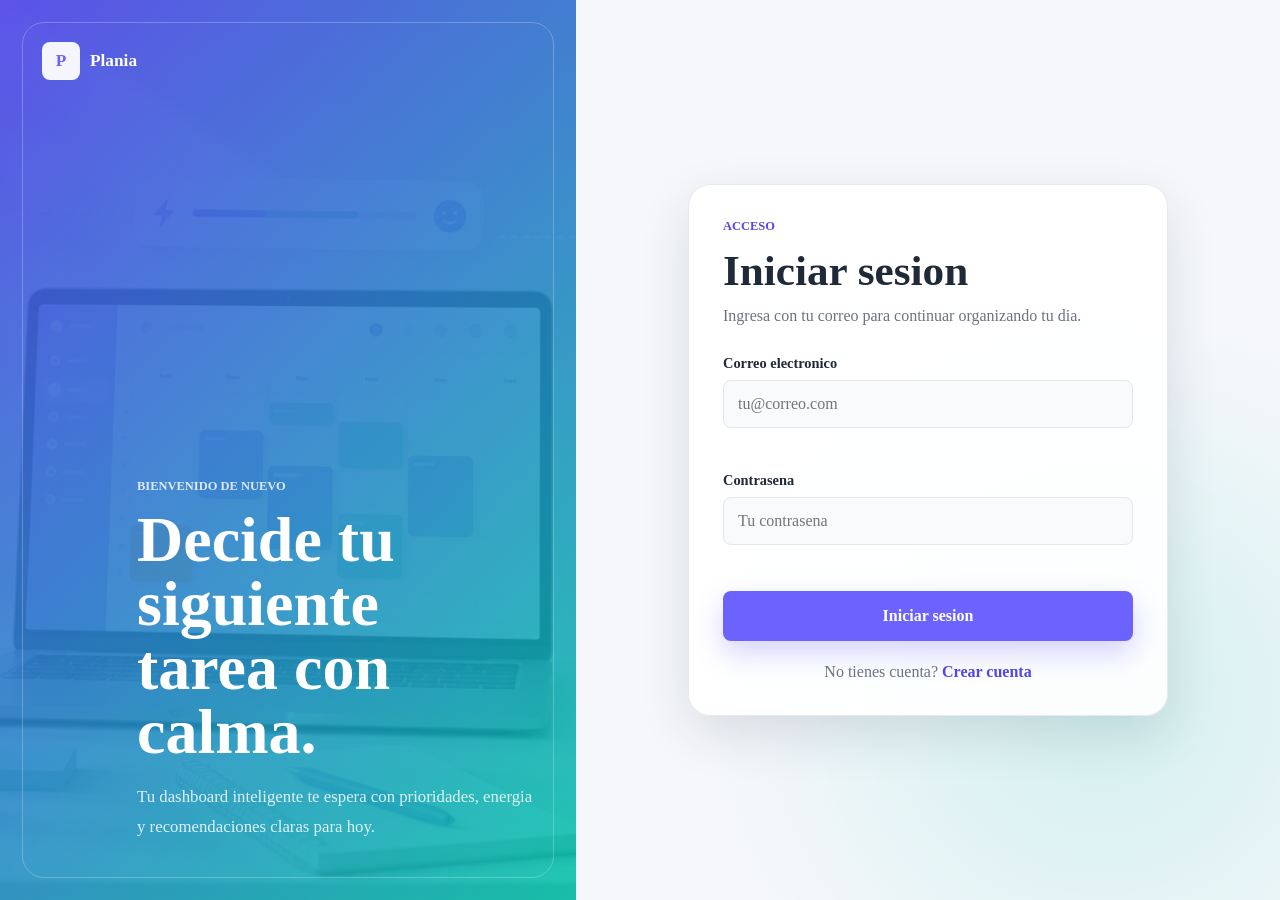
==== frontend/dashboard.html @ 907b4d76 "Initial Plania full stack app" ====
<!DOCTYPE html>
<html lang="es">
<head>
    <meta charset="UTF-8">
    <meta name="viewport" content="width=device-width, initial-scale=1.0">
    <title>Dashboard | Plania</title>
    <link rel="preconnect" href="https://fonts.googleapis.com">
    <link rel="preconnect" href="https://fonts.gstatic.com" crossorigin>
    <link href="https://fonts.googleapis.com/css2?family=Inter:wght@400;500;600;700;800&display=swap" rel="stylesheet">
    <link rel="stylesheet" href="css/styles.css">
    <link rel="stylesheet" href="css/dashboard.css">
    <link rel="stylesheet" href="css/responsive.css">
</head>
<body class="app-body">
    <aside class="app-sidebar" aria-label="Navegacion principal">
        <a class="brand app-brand" href="dashboard.html">
            <span class="brand-mark">P</span>
            <span>Plania</span>
        </a>

        <nav class="sidebar-nav">
            <a class="nav-item active" href="dashboard.html">Inicio</a>
            <a class="nav-item" href="tasks.html">Tareas</a>
            <a class="nav-item" href="stats.html">Estadisticas</a>
            <a class="nav-item" href="profile.html">Perfil</a>
        </nav>

        <button id="logoutButton" class="button button-ghost logout-button" type="button">Cerrar sesion</button>
    </aside>

    <main class="app-main">
        <header class="dashboard-header">
            <div>
                <p class="eyebrow">Plan del dia</p>
                <h1 id="dashboardGreeting">Hola. Este es tu plan para hoy.</h1>
                <p id="dashboardDate" class="dashboard-date"></p>
            </div>
            <a class="button button-primary" href="tasks.html">Nueva tarea</a>
        </header>

        <section id="dashboardLoading" class="loading-state">
            <span class="page-spinner" aria-hidden="true"></span>
            <p>Cargando tu plan inteligente...</p>
        </section>

        <section id="dashboardError" class="empty-state hidden">
            <h2>No pudimos cargar tu dashboard</h2>
            <p>Verifica que el backend este corriendo e intenta nuevamente.</p>
            <button id="retryButton" class="button button-primary" type="button">Intentar de nuevo</button>
        </section>

        <section id="dashboardContent" class="dashboard-content hidden">
            <div class="summary-grid">
                <article class="summary-card">
                    <span class="summary-label">Pendientes</span>
                    <strong id="pendingTasks">0</strong>
                    <small>Tareas activas</small>
                </article>
                <article class="summary-card">
                    <span class="summary-label">Completadas hoy</span>
                    <strong id="completedToday">0</strong>
                    <small>Progreso diario</small>
                </article>
                <article class="summary-card">
                    <span class="summary-label">Puntos</span>
                    <strong id="totalPoints">0</strong>
                    <small>Acumulados</small>
                </article>
                <article class="summary-card">
                    <span class="summary-label">Racha</span>
                    <strong id="currentStreak">0</strong>
                    <small>Dias activos</small>
                </article>
            </div>

            <div class="dashboard-grid">
                <section class="panel recommendation-panel" aria-labelledby="recommendationTitle">
                    <div class="panel-header">
                        <div>
                            <p class="eyebrow">Recomendacion inteligente</p>
                            <h2 id="recommendationTitle">Que hacer primero</h2>
                        </div>
                    </div>
                    <div id="recommendationCard"></div>
                </section>

                <section class="panel mood-panel" aria-labelledby="moodTitle">
                    <div class="panel-header">
                        <div>
                            <p class="eyebrow">Estado de animo</p>
                            <h2 id="moodTitle">Como te sientes hoy?</h2>
                        </div>
                    </div>
                    <div id="moodSelector" class="mood-grid" role="radiogroup" aria-label="Estado de animo de hoy"></div>
                </section>
            </div>

            <section class="panel today-panel" aria-labelledby="todayTasksTitle">
                <div class="panel-header">
                    <div>
                        <p class="eyebrow">Agenda</p>
                        <h2 id="todayTasksTitle">Tareas de hoy</h2>
                    </div>
                    <p id="motivationalMessage" class="panel-note"></p>
                </div>
                <div id="todayTasksList" class="task-list"></div>
            </section>
        </section>
    </main>

    <nav class="bottom-nav" aria-label="Navegacion movil">
        <a class="active" href="dashboard.html">Inicio</a>
        <a href="tasks.html">Tareas</a>
        <a href="stats.html">Stats</a>
        <a href="profile.html">Perfil</a>
    </nav>

    <div id="toastHost" class="toast-host" aria-live="polite"></div>

    <script src="js/storage.js"></script>
    <script src="js/ui.js"></script>
    <script src="js/api.js"></script>
    <script src="js/dashboard.js"></script>
</body>
</html>
---- frontend/css/styles.css ----
:root {
    --color-primary: #6c63ff;
    --color-primary-strong: #5146e8;
    --color-secondary: #00c2a8;
    --color-secondary-soft: #dffcf7;
    --color-background: #f5f7fb;
    --color-surface: #ffffff;
    --color-text: #1f2937;
    --color-muted: #6b7280;
    --color-border: #e5e7eb;
    --color-warning: #f59e0b;
    --color-danger: #ef4444;
    --color-success: #22c55e;
    --color-blue-soft: #e0f2fe;
    --shadow-soft: 0 18px 50px rgba(31, 41, 55, 0.12);
    --shadow-card: 0 10px 30px rgba(31, 41, 55, 0.08);
    --radius-sm: 8px;
    --radius-md: 14px;
    --radius-lg: 22px;
    --container: 1120px;
    --font-main: "Inter", system-ui, -apple-system, BlinkMacSystemFont, "Segoe UI", sans-serif;
}

* {
    box-sizing: border-box;
}

html {
    scroll-behavior: smooth;
}

body {
    min-height: 100vh;
    margin: 0;
    font-family: var(--font-main);
    background: var(--color-background);
    color: var(--color-text);
}

body,
button,
input,
select,
textarea {
    font: inherit;
}

a {
    color: inherit;
    text-decoration: none;
}

img {
    display: block;
    max-width: 100%;
}

.site-header {
    position: fixed;
    z-index: 10;
    top: 0;
    left: 0;
    right: 0;
    display: flex;
    align-items: center;
    justify-content: space-between;
    height: 76px;
    padding: 0 clamp(20px, 5vw, 64px);
    background: rgba(255, 255, 255, 0.78);
    border-bottom: 1px solid rgba(229, 231, 235, 0.74);
    backdrop-filter: blur(18px);
}

.brand {
    display: inline-flex;
    align-items: center;
    gap: 10px;
    font-size: 1.08rem;
    font-weight: 800;
}

.brand-mark {
    display: grid;
    width: 38px;
    height: 38px;
    place-items: center;
    border-radius: var(--radius-sm);
    background: var(--color-primary);
    color: white;
    box-shadow: 0 10px 24px rgba(108, 99, 255, 0.34);
}

.header-actions,
.hero-actions {
    display: flex;
    align-items: center;
    gap: 12px;
}

.button {
    display: inline-flex;
    align-items: center;
    justify-content: center;
    min-height: 42px;
    padding: 0 18px;
    border: 1px solid transparent;
    border-radius: var(--radius-sm);
    font-weight: 700;
    line-height: 1;
    cursor: pointer;
    transition: transform 180ms ease, box-shadow 180ms ease, background-color 180ms ease, border-color 180ms ease;
}

.button:hover {
    transform: translateY(-1px);
}

.button-primary {
    background: var(--color-primary);
    color: white;
    box-shadow: 0 12px 28px rgba(108, 99, 255, 0.28);
}

.button-primary:hover {
    background: var(--color-primary-strong);
}

.button-ghost {
    background: rgba(255, 255, 255, 0.72);
    border-color: rgba(229, 231, 235, 0.86);
    color: var(--color-text);
}

.button-light {
    background: rgba(255, 255, 255, 0.92);
    color: var(--color-text);
    box-shadow: 0 12px 26px rgba(31, 41, 55, 0.12);
}

.button-large {
    min-height: 50px;
    padding: 0 24px;
}

.hero-section {
    position: relative;
    display: grid;
    min-height: 88svh;
    padding: 142px clamp(20px, 6vw, 84px) 90px;
    align-items: center;
    overflow: hidden;
}

.hero-image,
.hero-overlay {
    position: absolute;
    inset: 0;
    width: 100%;
    height: 100%;
}

.hero-image {
    object-fit: cover;
    object-position: center;
}

.hero-overlay {
    background:
        linear-gradient(90deg, rgba(245, 247, 251, 0.98) 0%, rgba(245, 247, 251, 0.9) 37%, rgba(245, 247, 251, 0.42) 72%, rgba(245, 247, 251, 0.22) 100%),
        linear-gradient(0deg, rgba(245, 247, 251, 0.88) 0%, rgba(245, 247, 251, 0) 28%);
}

.hero-content {
    position: relative;
    width: min(660px, 100%);
}

.eyebrow {
    margin: 0 0 14px;
    color: var(--color-primary-strong);
    font-size: 0.78rem;
    font-weight: 800;
    text-transform: uppercase;
}

h1,
h2,
h3,
p {
    margin-top: 0;
}

h1 {
    margin-bottom: 16px;
    font-size: clamp(4rem, 10vw, 8.2rem);
    line-height: 0.9;
    letter-spacing: 0;
}

h2 {
    margin-bottom: 14px;
    font-size: clamp(2rem, 4vw, 3.4rem);
    line-height: 1.05;
    letter-spacing: 0;
}

h3 {
    margin-bottom: 10px;
    font-size: 1.12rem;
}

.hero-phrase {
    max-width: 620px;
    margin-bottom: 14px;
    font-size: clamp(1.35rem, 3vw, 2.05rem);
    font-weight: 800;
    line-height: 1.18;
}

.hero-copy {
    max-width: 560px;
    margin-bottom: 30px;
    color: var(--color-muted);
    font-size: 1.08rem;
    line-height: 1.75;
}

.feature-band,
.preview-band {
    padding: 84px clamp(20px, 5vw, 64px);
}

.feature-band {
    background: var(--color-background);
}

.preview-band {
    background: linear-gradient(180deg, #ffffff 0%, #f5f7fb 100%);
}

.section-shell {
    width: min(var(--container), 100%);
    margin: 0 auto;
}

.section-heading {
    max-width: 720px;
    margin-bottom: 34px;
}

.section-heading h2,
.preview-copy h2 {
    color: var(--color-text);
}

.feature-grid {
    display: grid;
    grid-template-columns: repeat(3, minmax(0, 1fr));
    gap: 18px;
}

.feature-card {
    min-height: 210px;
    padding: 24px;
    border: 1px solid rgba(229, 231, 235, 0.9);
    border-radius: var(--radius-md);
    background: var(--color-surface);
    box-shadow: var(--shadow-card);
}

.feature-icon {
    display: inline-grid;
    width: 42px;
    height: 42px;
    margin-bottom: 22px;
    place-items: center;
    border-radius: var(--radius-sm);
    background: var(--color-secondary-soft);
    color: #04776b;
    font-size: 0.82rem;
    font-weight: 800;
}

.feature-card:nth-child(2) .feature-icon {
    background: var(--color-blue-soft);
    color: #0369a1;
}

.feature-card:nth-child(3) .feature-icon {
    background: #fef3c7;
    color: #b45309;
}

.feature-card p,
.preview-copy p {
    color: var(--color-muted);
    line-height: 1.7;
}

.preview-layout {
    display: grid;
    grid-template-columns: 0.85fr 1.15fr;
    gap: 34px;
    align-items: center;
}

.preview-copy {
    max-width: 460px;
}

.app-preview {
    position: relative;
    display: grid;
    gap: 18px;
    min-height: 380px;
    padding: 24px;
    border: 1px solid rgba(229, 231, 235, 0.92);
    border-radius: var(--radius-lg);
    background: rgba(255, 255, 255, 0.86);
    box-shadow: var(--shadow-soft);
}

.preview-topbar,
.preview-recommendation,
.preview-task-list span,
.preview-summary-row span {
    border-radius: var(--radius-sm);
}

.preview-topbar {
    height: 52px;
    background: linear-gradient(90deg, var(--color-primary), var(--color-secondary));
}

.preview-summary-row {
    display: grid;
    grid-template-columns: repeat(3, 1fr);
    gap: 12px;
}

.preview-summary-row span {
    height: 82px;
    background: #f8fafc;
    border: 1px solid var(--color-border);
}

.preview-recommendation {
    min-height: 112px;
    background: linear-gradient(135deg, rgba(108, 99, 255, 0.14), rgba(0, 194, 168, 0.18));
    border: 1px solid rgba(108, 99, 255, 0.18);
}

.preview-task-list {
    display: grid;
    gap: 10px;
}

.preview-task-list span {
    height: 44px;
    background: #f8fafc;
    border: 1px solid var(--color-border);
}

@media (prefers-reduced-motion: reduce) {
    *,
    *::before,
    *::after {
        scroll-behavior: auto !important;
        transition: none !important;
    }
}
---- frontend/css/dashboard.css ----
.app-body {
    min-height: 100vh;
    background:
        radial-gradient(circle at 20% 0%, rgba(108, 99, 255, 0.1), transparent 30%),
        radial-gradient(circle at 90% 20%, rgba(0, 194, 168, 0.1), transparent 28%),
        var(--color-background);
}

.app-sidebar {
    position: fixed;
    inset: 0 auto 0 0;
    z-index: 15;
    display: flex;
    width: 260px;
    padding: 26px 18px;
    flex-direction: column;
    border-right: 1px solid rgba(229, 231, 235, 0.9);
    background: rgba(255, 255, 255, 0.86);
    backdrop-filter: blur(18px);
}

.app-brand {
    margin-bottom: 34px;
    padding-inline: 8px;
}

.sidebar-nav {
    display: grid;
    gap: 8px;
}

.nav-item {
    display: flex;
    align-items: center;
    min-height: 44px;
    padding: 0 14px;
    border-radius: var(--radius-sm);
    color: var(--color-muted);
    font-weight: 800;
    transition: background-color 180ms ease, color 180ms ease;
}

.nav-item:hover,
.nav-item.active {
    background: rgba(108, 99, 255, 0.1);
    color: var(--color-primary-strong);
}

.logout-button {
    margin-top: auto;
}

.app-main {
    min-height: 100vh;
    margin-left: 260px;
    padding: 34px clamp(22px, 4vw, 52px) 46px;
}

.dashboard-header {
    display: flex;
    align-items: flex-start;
    justify-content: space-between;
    gap: 20px;
    margin-bottom: 26px;
}

.dashboard-header h1 {
    max-width: 760px;
    margin-bottom: 10px;
    font-size: clamp(2.2rem, 5vw, 4rem);
    line-height: 1.02;
}

.dashboard-date,
.panel-note {
    margin: 0;
    color: var(--color-muted);
    line-height: 1.6;
}

.dashboard-content {
    display: grid;
    gap: 22px;
}

.summary-grid {
    display: grid;
    grid-template-columns: repeat(4, minmax(0, 1fr));
    gap: 14px;
}

.summary-card,
.panel {
    border: 1px solid rgba(229, 231, 235, 0.9);
    border-radius: var(--radius-md);
    background: rgba(255, 255, 255, 0.92);
    box-shadow: var(--shadow-card);
}

.summary-card {
    display: grid;
    gap: 8px;
    min-height: 134px;
    padding: 20px;
}

.summary-label {
    color: var(--color-muted);
    font-size: 0.82rem;
    font-weight: 800;
    text-transform: uppercase;
}

.summary-card strong {
    font-size: 2.35rem;
    line-height: 1;
}

.summary-card small {
    color: var(--color-muted);
    font-weight: 700;
}

.dashboard-grid {
    display: grid;
    grid-template-columns: minmax(0, 1.25fr) minmax(320px, 0.75fr);
    gap: 22px;
}

.panel {
    padding: 22px;
}

.panel-header {
    display: flex;
    align-items: flex-start;
    justify-content: space-between;
    gap: 18px;
    margin-bottom: 18px;
}

.panel-header h2 {
    margin-bottom: 0;
    font-size: 1.55rem;
}

.recommendation-card {
    display: grid;
    gap: 18px;
    padding: 22px;
    border-radius: var(--radius-md);
    background: linear-gradient(135deg, rgba(108, 99, 255, 0.12), rgba(0, 194, 168, 0.14));
    border: 1px solid rgba(108, 99, 255, 0.18);
}

.recommendation-card h3 {
    margin-bottom: 4px;
    font-size: 1.5rem;
}

.recommendation-reason {
    margin: 0;
    color: var(--color-muted);
    line-height: 1.7;
}

.metadata-row,
.task-meta {
    display: flex;
    flex-wrap: wrap;
    gap: 8px;
}

.badge {
    display: inline-flex;
    align-items: center;
    min-height: 28px;
    padding: 0 10px;
    border-radius: 999px;
    background: #f8fafc;
    border: 1px solid var(--color-border);
    color: var(--color-muted);
    font-size: 0.78rem;
    font-weight: 800;
}

.badge-priority-urgent {
    background: #fee2e2;
    color: #b91c1c;
    border-color: #fecaca;
}

.badge-priority-high {
    background: #ffedd5;
    color: #c2410c;
    border-color: #fed7aa;
}

.badge-priority-medium {
    background: #fef3c7;
    color: #a16207;
    border-color: #fde68a;
}

.badge-priority-low {
    background: #dcfce7;
    color: #15803d;
    border-color: #bbf7d0;
}

.badge-energy {
    background: var(--color-secondary-soft);
    color: #04776b;
    border-color: #b7f4ea;
}

.card-actions,
.task-actions {
    display: flex;
    flex-wrap: wrap;
    gap: 10px;
}

.button-secondary {
    background: var(--color-secondary);
    color: white;
    box-shadow: 0 12px 24px rgba(0, 194, 168, 0.24);
}

.button-danger {
    background: #fee2e2;
    color: #b91c1c;
}

.mood-grid {
    display: grid;
    grid-template-columns: repeat(2, minmax(0, 1fr));
    gap: 10px;
}

.mood-option {
    display: grid;
    min-height: 88px;
    padding: 14px;
    border: 1px solid var(--color-border);
    border-radius: var(--radius-sm);
    background: #f8fafc;
    color: var(--color-text);
    text-align: left;
    cursor: pointer;
    transition: transform 180ms ease, border-color 180ms ease, background-color 180ms ease;
}

.mood-option:hover {
    transform: translateY(-1px);
    border-color: rgba(108, 99, 255, 0.42);
}

.mood-option.active {
    background: rgba(108, 99, 255, 0.1);
    border-color: rgba(108, 99, 255, 0.58);
}

.mood-option strong {
    font-size: 0.94rem;
}

.mood-option span {
    color: var(--color-muted);
    font-size: 0.82rem;
    line-height: 1.45;
}

.task-list {
    display: grid;
    gap: 12px;
}

.task-card {
    display: grid;
    grid-template-columns: minmax(0, 1fr) auto;
    gap: 16px;
    padding: 18px;
    border: 1px solid var(--color-border);
    border-radius: var(--radius-md);
    background: #ffffff;
    transition: transform 180ms ease, border-color 180ms ease, box-shadow 180ms ease;
}

.task-card:hover {
    transform: translateY(-1px);
    border-color: rgba(108, 99, 255, 0.32);
    box-shadow: var(--shadow-card);
}

.task-card h3 {
    margin-bottom: 8px;
}

.task-card p {
    margin-bottom: 12px;
    color: var(--color-muted);
    line-height: 1.6;
}

.loading-state,
.empty-state {
    display: grid;
    min-height: 320px;
    place-items: center;
    padding: 32px;
    border: 1px solid rgba(229, 231, 235, 0.9);
    border-radius: var(--radius-md);
    background: rgba(255, 255, 255, 0.86);
    text-align: center;
}

.loading-state p,
.empty-state p {
    color: var(--color-muted);
}

.page-spinner {
    width: 42px;
    height: 42px;
    border: 4px solid rgba(108, 99, 255, 0.18);
    border-top-color: var(--color-primary);
    border-radius: 50%;
    animation: spin 820ms linear infinite;
}

.hidden {
    display: none !important;
}

.bottom-nav {
    position: fixed;
    z-index: 16;
    right: 12px;
    bottom: 12px;
    left: 12px;
    display: none;
    grid-template-columns: repeat(4, 1fr);
    gap: 6px;
    padding: 8px;
    border: 1px solid rgba(229, 231, 235, 0.9);
    border-radius: 18px;
    background: rgba(255, 255, 255, 0.9);
    box-shadow: var(--shadow-soft);
    backdrop-filter: blur(18px);
}

.bottom-nav a {
    display: grid;
    min-height: 42px;
    place-items: center;
    border-radius: var(--radius-sm);
    color: var(--color-muted);
    font-size: 0.8rem;
    font-weight: 800;
}

.bottom-nav a.active {
    background: rgba(108, 99, 255, 0.1);
    color: var(--color-primary-strong);
}

@media (max-width: 1040px) {
    .summary-grid {
        grid-template-columns: repeat(2, minmax(0, 1fr));
    }

    .dashboard-grid {
        grid-template-columns: 1fr;
    }
}

@media (max-width: 820px) {
    .app-sidebar {
        display: none;
    }

    .app-main {
        margin-left: 0;
        padding: 24px 16px 96px;
    }

    .bottom-nav {
        display: grid;
    }

    .dashboard-header {
        align-items: stretch;
        flex-direction: column;
    }
}

@media (max-width: 560px) {
    .summary-grid,
    .mood-grid {
        grid-template-columns: 1fr;
    }

    .panel {
        padding: 18px;
    }

    .task-card {
        grid-template-columns: 1fr;
    }

    .task-actions,
    .card-actions {
        align-items: stretch;
        flex-direction: column;
    }

    .task-actions .button,
    .card-actions .button {
        width: 100%;
    }
}
---- frontend/css/responsive.css ----
@media (max-width: 900px) {
    .site-header {
        height: 70px;
        padding-inline: 20px;
    }

    .hero-section {
        min-height: 86svh;
        padding-top: 122px;
        padding-bottom: 70px;
    }

    .hero-overlay {
        background:
            linear-gradient(180deg, rgba(245, 247, 251, 0.96) 0%, rgba(245, 247, 251, 0.84) 46%, rgba(245, 247, 251, 0.7) 100%),
            linear-gradient(0deg, rgba(245, 247, 251, 0.94), rgba(245, 247, 251, 0));
    }

    .feature-grid,
    .preview-layout {
        grid-template-columns: 1fr;
    }

    .preview-copy {
        max-width: 720px;
    }
}

@media (max-width: 680px) {
    .header-actions .button-ghost {
        display: none;
    }

    .brand-mark {
        width: 34px;
        height: 34px;
    }

    .hero-section {
        min-height: 84svh;
        padding-inline: 18px;
    }

    .hero-actions {
        align-items: stretch;
        flex-direction: column;
        width: 100%;
        max-width: 320px;
    }

    .button-large {
        width: 100%;
    }

    .feature-band,
    .preview-band {
        padding: 62px 18px;
    }

    .feature-card {
        min-height: auto;
        padding: 20px;
    }

    .app-preview {
        min-height: 330px;
        padding: 16px;
        border-radius: 18px;
    }

    .preview-summary-row {
        grid-template-columns: 1fr;
    }

    .preview-summary-row span {
        height: 56px;
    }
}

@media (max-width: 420px) {
    .site-header {
        padding-inline: 14px;
    }

    .brand {
        font-size: 1rem;
    }

    .header-actions .button-primary {
        min-height: 38px;
        padding-inline: 14px;
        font-size: 0.92rem;
    }

    h1 {
        font-size: 3.4rem;
    }

    .hero-phrase {
        font-size: 1.22rem;
    }

    .hero-copy {
        font-size: 1rem;
    }
}
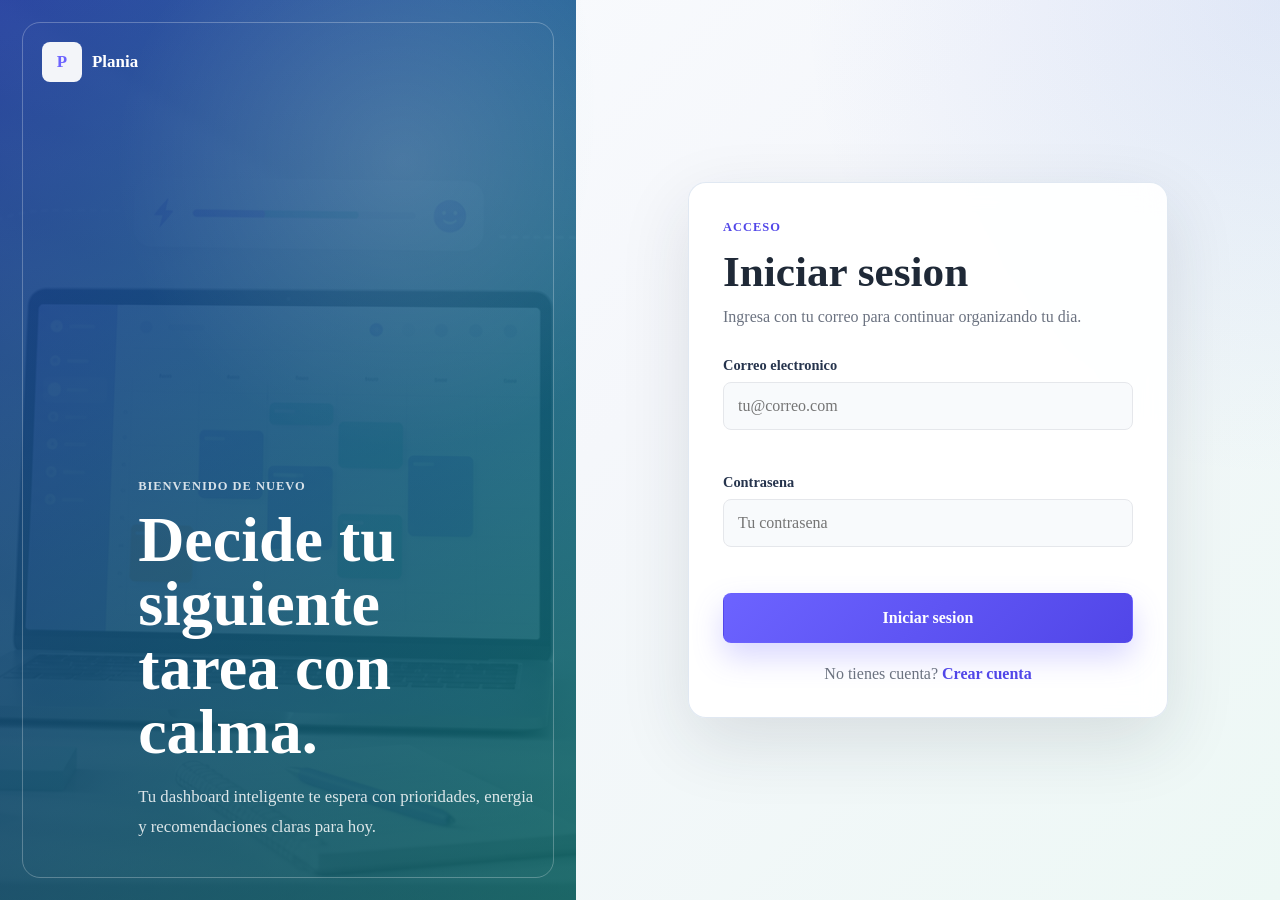
==== commit 7a15b56d: "Prepare Plania for deployment" ====
--- a/frontend/dashboard.html
+++ b/frontend/dashboard.html
@@ -119,6 +119,8 @@
 
     <script src="js/storage.js"></script>
     <script src="js/ui.js"></script>
+    <script src="js/session.js"></script>
+    <script src="js/config.js"></script>
     <script src="js/api.js"></script>
     <script src="js/dashboard.js"></script>
 </body>
--- a/frontend/css/styles.css
+++ b/frontend/css/styles.css
@@ -2,23 +2,37 @@
     --color-primary: #6c63ff;
     --color-primary-strong: #5146e8;
     --color-secondary: #00c2a8;
-    --color-secondary-soft: #dffcf7;
+    --color-secondary-strong: #079986;
     --color-background: #f5f7fb;
     --color-surface: #ffffff;
+    --color-surface-soft: #f8fafc;
     --color-text: #1f2937;
     --color-muted: #6b7280;
     --color-border: #e5e7eb;
     --color-warning: #f59e0b;
     --color-danger: #ef4444;
     --color-success: #22c55e;
-    --color-blue-soft: #e0f2fe;
-    --shadow-soft: 0 18px 50px rgba(31, 41, 55, 0.12);
-    --shadow-card: 0 10px 30px rgba(31, 41, 55, 0.08);
+    --color-info: #0ea5e9;
+    --shadow-soft: 0 24px 70px rgba(31, 41, 55, 0.12);
+    --shadow-card: 0 14px 34px rgba(31, 41, 55, 0.08);
+    --shadow-tight: 0 8px 20px rgba(31, 41, 55, 0.08);
     --radius-sm: 8px;
-    --radius-md: 14px;
-    --radius-lg: 22px;
-    --container: 1120px;
+    --radius-md: 12px;
+    --radius-lg: 18px;
+    --container: 1160px;
     --font-main: "Inter", system-ui, -apple-system, BlinkMacSystemFont, "Segoe UI", sans-serif;
+}
+
+[data-theme="dark"] {
+    --color-background: #0f172a;
+    --color-surface: #162033;
+    --color-surface-soft: #111827;
+    --color-text: #f8fafc;
+    --color-muted: #a8b3c7;
+    --color-border: #273449;
+    --shadow-soft: 0 24px 70px rgba(0, 0, 0, 0.34);
+    --shadow-card: 0 14px 34px rgba(0, 0, 0, 0.24);
+    --shadow-tight: 0 8px 20px rgba(0, 0, 0, 0.22);
 }
 
 * {
@@ -32,9 +46,11 @@
 body {
     min-height: 100vh;
     margin: 0;
+    overflow-x: hidden;
     font-family: var(--font-main);
     background: var(--color-background);
     color: var(--color-text);
+    text-rendering: optimizeLegibility;
 }
 
 body,
@@ -55,134 +71,6 @@
     max-width: 100%;
 }
 
-.site-header {
-    position: fixed;
-    z-index: 10;
-    top: 0;
-    left: 0;
-    right: 0;
-    display: flex;
-    align-items: center;
-    justify-content: space-between;
-    height: 76px;
-    padding: 0 clamp(20px, 5vw, 64px);
-    background: rgba(255, 255, 255, 0.78);
-    border-bottom: 1px solid rgba(229, 231, 235, 0.74);
-    backdrop-filter: blur(18px);
-}
-
-.brand {
-    display: inline-flex;
-    align-items: center;
-    gap: 10px;
-    font-size: 1.08rem;
-    font-weight: 800;
-}
-
-.brand-mark {
-    display: grid;
-    width: 38px;
-    height: 38px;
-    place-items: center;
-    border-radius: var(--radius-sm);
-    background: var(--color-primary);
-    color: white;
-    box-shadow: 0 10px 24px rgba(108, 99, 255, 0.34);
-}
-
-.header-actions,
-.hero-actions {
-    display: flex;
-    align-items: center;
-    gap: 12px;
-}
-
-.button {
-    display: inline-flex;
-    align-items: center;
-    justify-content: center;
-    min-height: 42px;
-    padding: 0 18px;
-    border: 1px solid transparent;
-    border-radius: var(--radius-sm);
-    font-weight: 700;
-    line-height: 1;
-    cursor: pointer;
-    transition: transform 180ms ease, box-shadow 180ms ease, background-color 180ms ease, border-color 180ms ease;
-}
-
-.button:hover {
-    transform: translateY(-1px);
-}
-
-.button-primary {
-    background: var(--color-primary);
-    color: white;
-    box-shadow: 0 12px 28px rgba(108, 99, 255, 0.28);
-}
-
-.button-primary:hover {
-    background: var(--color-primary-strong);
-}
-
-.button-ghost {
-    background: rgba(255, 255, 255, 0.72);
-    border-color: rgba(229, 231, 235, 0.86);
-    color: var(--color-text);
-}
-
-.button-light {
-    background: rgba(255, 255, 255, 0.92);
-    color: var(--color-text);
-    box-shadow: 0 12px 26px rgba(31, 41, 55, 0.12);
-}
-
-.button-large {
-    min-height: 50px;
-    padding: 0 24px;
-}
-
-.hero-section {
-    position: relative;
-    display: grid;
-    min-height: 88svh;
-    padding: 142px clamp(20px, 6vw, 84px) 90px;
-    align-items: center;
-    overflow: hidden;
-}
-
-.hero-image,
-.hero-overlay {
-    position: absolute;
-    inset: 0;
-    width: 100%;
-    height: 100%;
-}
-
-.hero-image {
-    object-fit: cover;
-    object-position: center;
-}
-
-.hero-overlay {
-    background:
-        linear-gradient(90deg, rgba(245, 247, 251, 0.98) 0%, rgba(245, 247, 251, 0.9) 37%, rgba(245, 247, 251, 0.42) 72%, rgba(245, 247, 251, 0.22) 100%),
-        linear-gradient(0deg, rgba(245, 247, 251, 0.88) 0%, rgba(245, 247, 251, 0) 28%);
-}
-
-.hero-content {
-    position: relative;
-    width: min(660px, 100%);
-}
-
-.eyebrow {
-    margin: 0 0 14px;
-    color: var(--color-primary-strong);
-    font-size: 0.78rem;
-    font-weight: 800;
-    text-transform: uppercase;
-}
-
 h1,
 h2,
 h3,
@@ -192,14 +80,14 @@
 
 h1 {
     margin-bottom: 16px;
-    font-size: clamp(4rem, 10vw, 8.2rem);
-    line-height: 0.9;
+    font-size: clamp(4rem, 10vw, 8rem);
+    line-height: 0.92;
     letter-spacing: 0;
 }
 
 h2 {
     margin-bottom: 14px;
-    font-size: clamp(2rem, 4vw, 3.4rem);
+    font-size: clamp(2rem, 4vw, 3.25rem);
     line-height: 1.05;
     letter-spacing: 0;
 }
@@ -209,11 +97,204 @@
     font-size: 1.12rem;
 }
 
+.site-header {
+    position: fixed;
+    z-index: 30;
+    top: 0;
+    left: 0;
+    right: 0;
+    display: flex;
+    align-items: center;
+    justify-content: space-between;
+    height: 74px;
+    padding: 0 clamp(20px, 5vw, 64px);
+    background: rgba(255, 255, 255, 0.88);
+    border-bottom: 1px solid rgba(229, 231, 235, 0.82);
+    backdrop-filter: blur(22px) saturate(145%);
+    -webkit-backdrop-filter: blur(22px) saturate(145%);
+}
+
+[data-theme="dark"] .site-header {
+    background: rgba(22, 32, 51, 0.9);
+    border-bottom-color: rgba(39, 52, 73, 0.9);
+}
+
+.brand,
+.preview-brand {
+    display: inline-flex;
+    align-items: center;
+    gap: 10px;
+    font-size: 1.06rem;
+    font-weight: 900;
+    letter-spacing: 0;
+}
+
+.brand-mark {
+    display: grid;
+    width: 40px;
+    height: 40px;
+    place-items: center;
+    border-radius: var(--radius-sm);
+    background: linear-gradient(135deg, var(--color-primary), var(--color-secondary));
+    color: white;
+    box-shadow: 0 12px 26px rgba(108, 99, 255, 0.28);
+}
+
+.header-actions,
+.hero-actions,
+.card-actions,
+.metadata-row {
+    display: flex;
+    align-items: center;
+    flex-wrap: wrap;
+    gap: 12px;
+}
+
+.button,
+.theme-toggle {
+    display: inline-flex;
+    align-items: center;
+    justify-content: center;
+    min-height: 42px;
+    border: 1px solid transparent;
+    border-radius: var(--radius-sm);
+    font-weight: 800;
+    line-height: 1;
+    cursor: pointer;
+    transition: transform 180ms ease, box-shadow 180ms ease, background-color 180ms ease, border-color 180ms ease;
+}
+
+.button {
+    padding: 0 18px;
+}
+
+.theme-toggle {
+    min-width: 70px;
+    padding: 0 12px;
+    background: var(--color-surface);
+    border-color: var(--color-border);
+    color: var(--color-text);
+    box-shadow: var(--shadow-tight);
+    font-size: 0.8rem;
+}
+
+.button:focus-visible,
+.theme-toggle:focus-visible,
+.mobile-bottom-nav a:focus-visible,
+.preview-nav:focus-visible {
+    outline: 3px solid rgba(108, 99, 255, 0.32);
+    outline-offset: 2px;
+}
+
+.button:hover,
+.theme-toggle:hover {
+    transform: translateY(-1px);
+}
+
+.button-primary {
+    background: linear-gradient(135deg, var(--color-primary), var(--color-primary-strong));
+    color: white;
+    box-shadow: 0 14px 30px rgba(108, 99, 255, 0.26);
+}
+
+.button-secondary {
+    background: linear-gradient(135deg, var(--color-secondary), var(--color-secondary-strong));
+    color: white;
+    box-shadow: 0 12px 26px rgba(0, 194, 168, 0.22);
+}
+
+.button-ghost {
+    background: rgba(255, 255, 255, 0.76);
+    border-color: var(--color-border);
+    color: var(--color-text);
+}
+
+[data-theme="dark"] .button-ghost {
+    background: rgba(22, 32, 51, 0.78);
+}
+
+.button-light {
+    background: var(--color-surface);
+    border-color: var(--color-border);
+    color: var(--color-text);
+    box-shadow: var(--shadow-tight);
+}
+
+.button-large {
+    min-height: 50px;
+    padding: 0 24px;
+}
+
+.hero-section {
+    position: relative;
+    min-height: 92svh;
+    padding: 134px clamp(20px, 6vw, 84px) 86px;
+    overflow: hidden;
+}
+
+.hero-bg,
+.hero-scrim {
+    position: absolute;
+    inset: 0;
+    width: 100%;
+    height: 100%;
+}
+
+.hero-bg {
+    object-fit: cover;
+    object-position: 58% center;
+    filter: saturate(1.05) contrast(1.04);
+}
+
+.hero-scrim {
+    background:
+        linear-gradient(90deg, rgba(245, 247, 251, 0.98) 0%, rgba(245, 247, 251, 0.9) 42%, rgba(245, 247, 251, 0.58) 72%, rgba(245, 247, 251, 0.34) 100%),
+        linear-gradient(0deg, var(--color-background) 0%, rgba(245, 247, 251, 0) 34%);
+}
+
+[data-theme="dark"] .hero-scrim {
+    background:
+        linear-gradient(90deg, rgba(15, 23, 42, 0.98) 0%, rgba(15, 23, 42, 0.9) 44%, rgba(15, 23, 42, 0.68) 76%, rgba(15, 23, 42, 0.48) 100%),
+        linear-gradient(0deg, var(--color-background) 0%, rgba(15, 23, 42, 0) 34%);
+}
+
+.hero-grid {
+    position: relative;
+    display: grid;
+    width: min(var(--container), 100%);
+    margin: 0 auto;
+    grid-template-columns: minmax(0, 0.95fr) minmax(390px, 0.9fr);
+    gap: clamp(32px, 6vw, 74px);
+    align-items: center;
+}
+
+.hero-content {
+    position: relative;
+    width: min(660px, 100%);
+}
+
+.eyebrow,
+.card-kicker {
+    display: inline-flex;
+    margin: 0 0 14px;
+    color: var(--color-primary-strong);
+    font-size: 0.78rem;
+    font-weight: 900;
+    text-transform: uppercase;
+    letter-spacing: 0.08em;
+}
+
+[data-theme="dark"] .eyebrow,
+[data-theme="dark"] .card-kicker {
+    color: #bcb8ff;
+}
+
 .hero-phrase {
     max-width: 620px;
     margin-bottom: 14px;
-    font-size: clamp(1.35rem, 3vw, 2.05rem);
-    font-weight: 800;
+    color: var(--color-text);
+    font-size: clamp(1.34rem, 3vw, 2rem);
+    font-weight: 900;
     line-height: 1.18;
 }
 
@@ -225,17 +306,179 @@
     line-height: 1.75;
 }
 
-.feature-band,
-.preview-band {
-    padding: 84px clamp(20px, 5vw, 64px);
+.hero-proof {
+    display: flex;
+    flex-wrap: wrap;
+    gap: 10px;
+    margin-top: 28px;
+}
+
+.hero-proof span {
+    display: inline-flex;
+    min-height: 34px;
+    align-items: center;
+    padding: 0 12px;
+    border: 1px solid var(--color-border);
+    border-radius: 999px;
+    background: rgba(255, 255, 255, 0.84);
+    color: var(--color-muted);
+    font-size: 0.82rem;
+    font-weight: 800;
+    box-shadow: var(--shadow-tight);
+}
+
+[data-theme="dark"] .hero-proof span {
+    background: rgba(22, 32, 51, 0.84);
+}
+
+.assistant-preview {
+    display: grid;
+    min-height: 520px;
+    overflow: hidden;
+    border: 1px solid rgba(229, 231, 235, 0.9);
+    border-radius: var(--radius-lg);
+    background: rgba(255, 255, 255, 0.92);
+    box-shadow: var(--shadow-soft);
+    backdrop-filter: blur(18px);
+}
+
+[data-theme="dark"] .assistant-preview {
+    border-color: rgba(39, 52, 73, 0.9);
+    background: rgba(22, 32, 51, 0.92);
+}
+
+.preview-panel {
+    display: grid;
+    gap: 18px;
+    padding: 24px;
+}
+
+.preview-header {
+    display: flex;
+    align-items: flex-start;
+    justify-content: space-between;
+    gap: 18px;
+}
+
+.preview-header h2 {
+    margin-bottom: 8px;
+    font-size: clamp(1.8rem, 4vw, 2.75rem);
+}
+
+.preview-header p,
+.best-task-card p {
+    color: var(--color-muted);
+    line-height: 1.65;
+}
+
+.mood-pill,
+.badge {
+    display: inline-flex;
+    align-items: center;
+    min-height: 28px;
+    padding: 0 10px;
+    border: 1px solid var(--color-border);
+    border-radius: 999px;
+    background: var(--color-surface-soft);
+    color: var(--color-muted);
+    font-size: 0.78rem;
+    font-weight: 900;
+}
+
+.mood-pill {
+    background: rgba(0, 194, 168, 0.12);
+    color: var(--color-secondary-strong);
+}
+
+.summary-row {
+    display: grid;
+    grid-template-columns: repeat(3, minmax(0, 1fr));
+    gap: 12px;
+}
+
+.summary-row article,
+.feature-card,
+.best-task-card {
+    border: 1px solid var(--color-border);
+    border-radius: var(--radius-md);
+    background: var(--color-surface);
+    box-shadow: var(--shadow-card);
+}
+
+.timeline-preview {
+    display: grid;
+    gap: 10px;
+}
+
+.timeline-preview span {
+    display: flex;
+    gap: 12px;
+    align-items: center;
+    min-height: 44px;
+    padding: 0 14px;
+    border: 1px solid var(--color-border);
+    border-radius: var(--radius-sm);
+    background: var(--color-surface);
+    color: var(--color-muted);
+    font-size: 0.9rem;
+    font-weight: 700;
+}
+
+.timeline-preview strong {
+    color: var(--color-primary-strong);
+}
+
+.summary-row article {
+    display: grid;
+    gap: 6px;
+    min-height: 96px;
+    padding: 18px;
+}
+
+.summary-row strong {
+    font-size: 2rem;
+    line-height: 1;
+}
+
+.summary-row span {
+    color: var(--color-muted);
+    font-size: 0.82rem;
+    font-weight: 800;
+}
+
+.best-task-card {
+    display: grid;
+    gap: 16px;
+    padding: 24px;
+    background:
+        linear-gradient(135deg, rgba(108, 99, 255, 0.1), rgba(0, 194, 168, 0.12)),
+        var(--color-surface);
+}
+
+.best-task-card h3 {
+    margin-bottom: 0;
+    font-size: 1.65rem;
+}
+
+.badge-priority-high {
+    background: #ffedd5;
+    border-color: #fed7aa;
+    color: #c2410c;
+}
+
+.badge-energy {
+    background: #dffcf7;
+    border-color: #b7f4ea;
+    color: #04776b;
 }
 
 .feature-band {
-    background: var(--color-background);
-}
-
-.preview-band {
-    background: linear-gradient(180deg, #ffffff 0%, #f5f7fb 100%);
+    padding: 88px clamp(20px, 5vw, 64px);
+    background: linear-gradient(180deg, transparent 0%, rgba(255, 255, 255, 0.66) 100%);
+}
+
+[data-theme="dark"] .feature-band {
+    background: linear-gradient(180deg, transparent 0%, rgba(22, 32, 51, 0.66) 100%);
 }
 
 .section-shell {
@@ -248,24 +491,32 @@
     margin-bottom: 34px;
 }
 
-.section-heading h2,
-.preview-copy h2 {
-    color: var(--color-text);
-}
-
 .feature-grid {
     display: grid;
     grid-template-columns: repeat(3, minmax(0, 1fr));
-    gap: 18px;
+    gap: 20px;
 }
 
 .feature-card {
-    min-height: 210px;
+    position: relative;
+    min-height: 214px;
     padding: 24px;
-    border: 1px solid rgba(229, 231, 235, 0.9);
-    border-radius: var(--radius-md);
-    background: var(--color-surface);
-    box-shadow: var(--shadow-card);
+    overflow: hidden;
+    transition: transform 180ms ease, border-color 180ms ease, box-shadow 180ms ease;
+}
+
+.feature-card::after {
+    position: absolute;
+    inset: auto 20px 0 20px;
+    height: 3px;
+    content: "";
+    background: linear-gradient(90deg, var(--color-primary), var(--color-secondary));
+    border-radius: 999px 999px 0 0;
+}
+
+.feature-card:hover {
+    transform: translateY(-3px);
+    box-shadow: var(--shadow-soft);
 }
 
 .feature-icon {
@@ -275,14 +526,14 @@
     margin-bottom: 22px;
     place-items: center;
     border-radius: var(--radius-sm);
-    background: var(--color-secondary-soft);
+    background: #dffcf7;
     color: #04776b;
     font-size: 0.82rem;
-    font-weight: 800;
+    font-weight: 900;
 }
 
 .feature-card:nth-child(2) .feature-icon {
-    background: var(--color-blue-soft);
+    background: #e0f2fe;
     color: #0369a1;
 }
 
@@ -291,74 +542,58 @@
     color: #b45309;
 }
 
-.feature-card p,
-.preview-copy p {
+.feature-card p {
     color: var(--color-muted);
     line-height: 1.7;
 }
 
-.preview-layout {
-    display: grid;
-    grid-template-columns: 0.85fr 1.15fr;
-    gap: 34px;
-    align-items: center;
-}
-
-.preview-copy {
-    max-width: 460px;
-}
-
-.app-preview {
-    position: relative;
-    display: grid;
-    gap: 18px;
-    min-height: 380px;
-    padding: 24px;
-    border: 1px solid rgba(229, 231, 235, 0.92);
-    border-radius: var(--radius-lg);
-    background: rgba(255, 255, 255, 0.86);
+.mobile-bottom-nav {
+    position: fixed;
+    z-index: 35;
+    right: 12px;
+    bottom: 12px;
+    left: 12px;
+    display: none;
+    grid-template-columns: repeat(5, 1fr);
+    gap: 6px;
+    padding: 8px;
+    border: 1px solid var(--color-border);
+    border-radius: 18px;
+    background: rgba(255, 255, 255, 0.94);
     box-shadow: var(--shadow-soft);
-}
-
-.preview-topbar,
-.preview-recommendation,
-.preview-task-list span,
-.preview-summary-row span {
+    backdrop-filter: blur(18px) saturate(145%);
+    padding-bottom: max(8px, env(safe-area-inset-bottom));
+}
+
+[data-theme="dark"] .mobile-bottom-nav {
+    background: rgba(22, 32, 51, 0.94);
+}
+
+.mobile-bottom-nav a {
+    display: grid;
+    min-height: 42px;
+    place-items: center;
     border-radius: var(--radius-sm);
-}
-
-.preview-topbar {
-    height: 52px;
-    background: linear-gradient(90deg, var(--color-primary), var(--color-secondary));
-}
-
-.preview-summary-row {
-    display: grid;
-    grid-template-columns: repeat(3, 1fr);
-    gap: 12px;
-}
-
-.preview-summary-row span {
-    height: 82px;
-    background: #f8fafc;
-    border: 1px solid var(--color-border);
-}
-
-.preview-recommendation {
-    min-height: 112px;
-    background: linear-gradient(135deg, rgba(108, 99, 255, 0.14), rgba(0, 194, 168, 0.18));
-    border: 1px solid rgba(108, 99, 255, 0.18);
-}
-
-.preview-task-list {
-    display: grid;
-    gap: 10px;
-}
-
-.preview-task-list span {
-    height: 44px;
-    background: #f8fafc;
-    border: 1px solid var(--color-border);
+    color: var(--color-muted);
+    font-size: 0.78rem;
+    font-weight: 900;
+}
+
+.mobile-bottom-nav a.active {
+    background: rgba(108, 99, 255, 0.12);
+    color: var(--color-primary-strong);
+}
+
+.mobile-bottom-nav .create-action {
+    width: 46px;
+    height: 46px;
+    min-height: 46px;
+    margin: -18px auto 0;
+    border-radius: 999px;
+    background: linear-gradient(135deg, var(--color-primary), var(--color-secondary));
+    color: white;
+    box-shadow: 0 14px 30px rgba(108, 99, 255, 0.28);
+    font-size: 1.45rem;
 }
 
 @media (prefers-reduced-motion: reduce) {
@@ -367,5 +602,7 @@
     *::after {
         scroll-behavior: auto !important;
         transition: none !important;
+        animation-duration: 0.01ms !important;
+        animation-iteration-count: 1 !important;
     }
 }
--- a/frontend/css/dashboard.css
+++ b/frontend/css/dashboard.css
@@ -1,9 +1,9 @@
 .app-body {
     min-height: 100vh;
     background:
-        radial-gradient(circle at 20% 0%, rgba(108, 99, 255, 0.1), transparent 30%),
-        radial-gradient(circle at 90% 20%, rgba(0, 194, 168, 0.1), transparent 28%),
-        var(--color-background);
+        radial-gradient(circle at 18% 0%, rgba(15, 159, 143, 0.12), transparent 30rem),
+        radial-gradient(circle at 100% 18%, rgba(53, 92, 221, 0.1), transparent 28rem),
+        linear-gradient(180deg, #fbfdff 0%, var(--color-background) 44%, #edf6f7 100%);
 }
 
 .app-sidebar {
@@ -11,12 +11,18 @@
     inset: 0 auto 0 0;
     z-index: 15;
     display: flex;
-    width: 260px;
+    width: 268px;
     padding: 26px 18px;
     flex-direction: column;
-    border-right: 1px solid rgba(229, 231, 235, 0.9);
-    background: rgba(255, 255, 255, 0.86);
-    backdrop-filter: blur(18px);
+    border-right: 1px solid rgba(223, 231, 242, 0.92);
+    background: rgba(255, 255, 255, 0.88);
+    backdrop-filter: blur(22px) saturate(150%);
+}
+
+.app-sidebar,
+.bottom-nav,
+.site-header {
+    -webkit-backdrop-filter: blur(18px);
 }
 
 .app-brand {
@@ -26,24 +32,42 @@
 
 .sidebar-nav {
     display: grid;
-    gap: 8px;
+    gap: 7px;
 }
 
 .nav-item {
     display: flex;
     align-items: center;
+    gap: 12px;
     min-height: 44px;
-    padding: 0 14px;
+    padding: 0 13px;
     border-radius: var(--radius-sm);
     color: var(--color-muted);
     font-weight: 800;
-    transition: background-color 180ms ease, color 180ms ease;
+    transition: background-color 180ms ease, color 180ms ease, transform 180ms ease;
+}
+
+.nav-item::before {
+    width: 9px;
+    height: 9px;
+    content: "";
+    border-radius: 999px;
+    background: #cbd5e1;
+    box-shadow: inset 0 0 0 2px rgba(255, 255, 255, 0.86);
 }
 
 .nav-item:hover,
 .nav-item.active {
-    background: rgba(108, 99, 255, 0.1);
+    background: rgba(53, 92, 221, 0.1);
     color: var(--color-primary-strong);
+}
+
+.nav-item:hover {
+    transform: translateX(2px);
+}
+
+.nav-item.active::before {
+    background: linear-gradient(135deg, var(--color-primary), var(--color-secondary));
 }
 
 .logout-button {
@@ -52,7 +76,7 @@
 
 .app-main {
     min-height: 100vh;
-    margin-left: 260px;
+    margin-left: 268px;
     padding: 34px clamp(22px, 4vw, 52px) 46px;
 }
 
@@ -61,14 +85,15 @@
     align-items: flex-start;
     justify-content: space-between;
     gap: 20px;
-    margin-bottom: 26px;
+    margin-bottom: 28px;
 }
 
 .dashboard-header h1 {
     max-width: 760px;
     margin-bottom: 10px;
-    font-size: clamp(2.2rem, 5vw, 4rem);
-    line-height: 1.02;
+    color: #0f172a;
+    font-size: clamp(2.15rem, 5vw, 3.85rem);
+    line-height: 1.04;
 }
 
 .dashboard-date,
@@ -86,22 +111,43 @@
 .summary-grid {
     display: grid;
     grid-template-columns: repeat(4, minmax(0, 1fr));
-    gap: 14px;
+    gap: 16px;
 }
 
 .summary-card,
 .panel {
-    border: 1px solid rgba(229, 231, 235, 0.9);
+    border: 1px solid rgba(223, 231, 242, 0.94);
     border-radius: var(--radius-md);
-    background: rgba(255, 255, 255, 0.92);
+    background: rgba(255, 255, 255, 0.93);
     box-shadow: var(--shadow-card);
+    backdrop-filter: blur(10px);
 }
 
 .summary-card {
+    position: relative;
     display: grid;
     gap: 8px;
-    min-height: 134px;
+    min-height: 136px;
     padding: 20px;
+    overflow: hidden;
+    transition: transform 180ms ease, border-color 180ms ease, box-shadow 180ms ease;
+}
+
+.summary-card::after {
+    position: absolute;
+    top: 18px;
+    right: 18px;
+    width: 42px;
+    height: 42px;
+    content: "";
+    border-radius: 999px;
+    background: linear-gradient(135deg, rgba(53, 92, 221, 0.12), rgba(15, 159, 143, 0.12));
+}
+
+.summary-card:hover {
+    transform: translateY(-2px);
+    border-color: rgba(53, 92, 221, 0.22);
+    box-shadow: var(--shadow-soft);
 }
 
 .summary-label {
@@ -112,6 +158,8 @@
 }
 
 .summary-card strong {
+    position: relative;
+    z-index: 1;
     font-size: 2.35rem;
     line-height: 1;
 }
@@ -141,7 +189,9 @@
 
 .panel-header h2 {
     margin-bottom: 0;
-    font-size: 1.55rem;
+    color: #0f172a;
+    font-size: 1.48rem;
+    line-height: 1.18;
 }
 
 .recommendation-card {
@@ -149,8 +199,10 @@
     gap: 18px;
     padding: 22px;
     border-radius: var(--radius-md);
-    background: linear-gradient(135deg, rgba(108, 99, 255, 0.12), rgba(0, 194, 168, 0.14));
-    border: 1px solid rgba(108, 99, 255, 0.18);
+    background:
+        linear-gradient(135deg, rgba(53, 92, 221, 0.12), rgba(15, 159, 143, 0.14)),
+        #ffffff;
+    border: 1px solid rgba(53, 92, 221, 0.18);
 }
 
 .recommendation-card h3 {
@@ -177,7 +229,7 @@
     min-height: 28px;
     padding: 0 10px;
     border-radius: 999px;
-    background: #f8fafc;
+    background: var(--color-surface-soft);
     border: 1px solid var(--color-border);
     color: var(--color-muted);
     font-size: 0.78rem;
@@ -222,14 +274,22 @@
 }
 
 .button-secondary {
-    background: var(--color-secondary);
+    background: linear-gradient(135deg, var(--color-secondary), #087f73);
     color: white;
-    box-shadow: 0 12px 24px rgba(0, 194, 168, 0.24);
+    box-shadow: 0 12px 24px rgba(15, 159, 143, 0.22);
+}
+
+.button-secondary:hover {
+    background: #05ad98;
 }
 
 .button-danger {
     background: #fee2e2;
     color: #b91c1c;
+}
+
+.button-danger:hover {
+    background: #fecaca;
 }
 
 .mood-grid {
@@ -244,7 +304,7 @@
     padding: 14px;
     border: 1px solid var(--color-border);
     border-radius: var(--radius-sm);
-    background: #f8fafc;
+    background: var(--color-surface-soft);
     color: var(--color-text);
     text-align: left;
     cursor: pointer;
@@ -253,12 +313,12 @@
 
 .mood-option:hover {
     transform: translateY(-1px);
-    border-color: rgba(108, 99, 255, 0.42);
+    border-color: rgba(53, 92, 221, 0.42);
 }
 
 .mood-option.active {
-    background: rgba(108, 99, 255, 0.1);
-    border-color: rgba(108, 99, 255, 0.58);
+    background: rgba(53, 92, 221, 0.1);
+    border-color: rgba(53, 92, 221, 0.58);
 }
 
 .mood-option strong {
@@ -277,6 +337,7 @@
 }
 
 .task-card {
+    position: relative;
     display: grid;
     grid-template-columns: minmax(0, 1fr) auto;
     gap: 16px;
@@ -284,12 +345,22 @@
     border: 1px solid var(--color-border);
     border-radius: var(--radius-md);
     background: #ffffff;
+    overflow: hidden;
     transition: transform 180ms ease, border-color 180ms ease, box-shadow 180ms ease;
+}
+
+.task-card::before {
+    position: absolute;
+    inset: 0 auto 0 0;
+    width: 4px;
+    content: "";
+    background: linear-gradient(180deg, var(--color-primary), var(--color-secondary));
+    opacity: 0.9;
 }
 
 .task-card:hover {
     transform: translateY(-1px);
-    border-color: rgba(108, 99, 255, 0.32);
+    border-color: rgba(53, 92, 221, 0.32);
     box-shadow: var(--shadow-card);
 }
 
@@ -309,12 +380,17 @@
     min-height: 320px;
     place-items: center;
     padding: 32px;
-    border: 1px solid rgba(229, 231, 235, 0.9);
+    border: 1px solid rgba(223, 231, 242, 0.94);
     border-radius: var(--radius-md);
     background: rgba(255, 255, 255, 0.86);
     text-align: center;
 }
 
+.empty-state h2,
+.empty-state h3 {
+    margin-bottom: 8px;
+}
+
 .loading-state p,
 .empty-state p {
     color: var(--color-muted);
@@ -323,7 +399,7 @@
 .page-spinner {
     width: 42px;
     height: 42px;
-    border: 4px solid rgba(108, 99, 255, 0.18);
+    border: 4px solid rgba(53, 92, 221, 0.18);
     border-top-color: var(--color-primary);
     border-radius: 50%;
     animation: spin 820ms linear infinite;
@@ -343,11 +419,12 @@
     grid-template-columns: repeat(4, 1fr);
     gap: 6px;
     padding: 8px;
-    border: 1px solid rgba(229, 231, 235, 0.9);
+    border: 1px solid rgba(223, 231, 242, 0.94);
     border-radius: 18px;
     background: rgba(255, 255, 255, 0.9);
     box-shadow: var(--shadow-soft);
-    backdrop-filter: blur(18px);
+    backdrop-filter: blur(18px) saturate(145%);
+    padding-bottom: max(8px, env(safe-area-inset-bottom));
 }
 
 .bottom-nav a {
@@ -361,7 +438,7 @@
 }
 
 .bottom-nav a.active {
-    background: rgba(108, 99, 255, 0.1);
+    background: rgba(53, 92, 221, 0.1);
     color: var(--color-primary-strong);
 }
 
@@ -382,7 +459,7 @@
 
     .app-main {
         margin-left: 0;
-        padding: 24px 16px 96px;
+        padding: 24px 16px calc(110px + env(safe-area-inset-bottom));
     }
 
     .bottom-nav {
@@ -396,13 +473,30 @@
 }
 
 @media (max-width: 560px) {
+    .dashboard-header h1 {
+        font-size: 2.15rem;
+        line-height: 1.08;
+    }
+
+    .dashboard-header .button {
+        width: 100%;
+    }
+
     .summary-grid,
     .mood-grid {
         grid-template-columns: 1fr;
     }
 
+    .summary-card {
+        min-height: 108px;
+    }
+
     .panel {
         padding: 18px;
+    }
+
+    .panel-header {
+        flex-direction: column;
     }
 
     .task-card {
@@ -419,4 +513,21 @@
     .card-actions .button {
         width: 100%;
     }
-}
+
+    .bottom-nav {
+        right: 8px;
+        bottom: 8px;
+        left: 8px;
+    }
+}
+
+@media (max-width: 380px) {
+    .bottom-nav a {
+        font-size: 0.74rem;
+    }
+
+    .badge {
+        max-width: 100%;
+        white-space: normal;
+    }
+}
--- a/frontend/css/responsive.css
+++ b/frontend/css/responsive.css
@@ -1,3 +1,14 @@
+@media (max-width: 1080px) {
+    .hero-grid {
+        grid-template-columns: 1fr;
+    }
+
+    .assistant-preview {
+        min-height: auto;
+        max-width: 760px;
+    }
+}
+
 @media (max-width: 900px) {
     .site-header {
         height: 70px;
@@ -5,30 +16,41 @@
     }
 
     .hero-section {
-        min-height: 86svh;
-        padding-top: 122px;
+        min-height: auto;
+        padding-top: 118px;
         padding-bottom: 70px;
     }
 
-    .hero-overlay {
-        background:
-            linear-gradient(180deg, rgba(245, 247, 251, 0.96) 0%, rgba(245, 247, 251, 0.84) 46%, rgba(245, 247, 251, 0.7) 100%),
-            linear-gradient(0deg, rgba(245, 247, 251, 0.94), rgba(245, 247, 251, 0));
+    .feature-grid {
+        grid-template-columns: 1fr;
+    }
+}
+
+@media (max-width: 760px) {
+    .header-actions .button-ghost {
+        display: none;
     }
 
-    .feature-grid,
-    .preview-layout {
+    .assistant-preview {
         grid-template-columns: 1fr;
     }
 
-    .preview-copy {
-        max-width: 720px;
+    .preview-sidebar {
+        display: none;
+    }
+
+    .preview-header {
+        flex-direction: column;
+    }
+
+    .summary-row {
+        grid-template-columns: 1fr;
     }
 }
 
 @media (max-width: 680px) {
-    .header-actions .button-ghost {
-        display: none;
+    body {
+        padding-bottom: 82px;
     }
 
     .brand-mark {
@@ -36,44 +58,60 @@
         height: 34px;
     }
 
+    .theme-toggle {
+        min-width: 58px;
+        min-height: 38px;
+        padding-inline: 10px;
+    }
+
+    .header-actions .button-primary {
+        min-height: 38px;
+        padding-inline: 14px;
+        font-size: 0.92rem;
+    }
+
     .hero-section {
-        min-height: 84svh;
         padding-inline: 18px;
+    }
+
+    .hero-content {
+        width: 100%;
     }
 
     .hero-actions {
         align-items: stretch;
         flex-direction: column;
         width: 100%;
-        max-width: 320px;
+        max-width: 340px;
     }
 
     .button-large {
         width: 100%;
     }
 
-    .feature-band,
-    .preview-band {
+    .assistant-preview {
+        border-radius: 16px;
+    }
+
+    .preview-panel {
+        padding: 18px;
+    }
+
+    .best-task-card,
+    .feature-card {
+        padding: 20px;
+    }
+
+    .feature-band {
         padding: 62px 18px;
     }
 
-    .feature-card {
-        min-height: auto;
-        padding: 20px;
+    .section-heading {
+        margin-bottom: 24px;
     }
 
-    .app-preview {
-        min-height: 330px;
-        padding: 16px;
-        border-radius: 18px;
-    }
-
-    .preview-summary-row {
-        grid-template-columns: 1fr;
-    }
-
-    .preview-summary-row span {
-        height: 56px;
+    .mobile-bottom-nav {
+        display: grid;
     }
 }
 
@@ -86,21 +124,36 @@
         font-size: 1rem;
     }
 
-    .header-actions .button-primary {
-        min-height: 38px;
-        padding-inline: 14px;
-        font-size: 0.92rem;
+    h1 {
+        font-size: 3.35rem;
     }
 
-    h1 {
-        font-size: 3.4rem;
+    h2 {
+        font-size: 1.85rem;
+        line-height: 1.12;
     }
 
     .hero-phrase {
-        font-size: 1.22rem;
+        font-size: 1.2rem;
     }
 
     .hero-copy {
         font-size: 1rem;
     }
+
+    .metadata-row,
+    .card-actions {
+        align-items: stretch;
+        flex-direction: column;
+    }
+
+    .card-actions .button {
+        width: 100%;
+    }
+
+    .mobile-bottom-nav {
+        right: 8px;
+        bottom: 8px;
+        left: 8px;
+    }
 }
